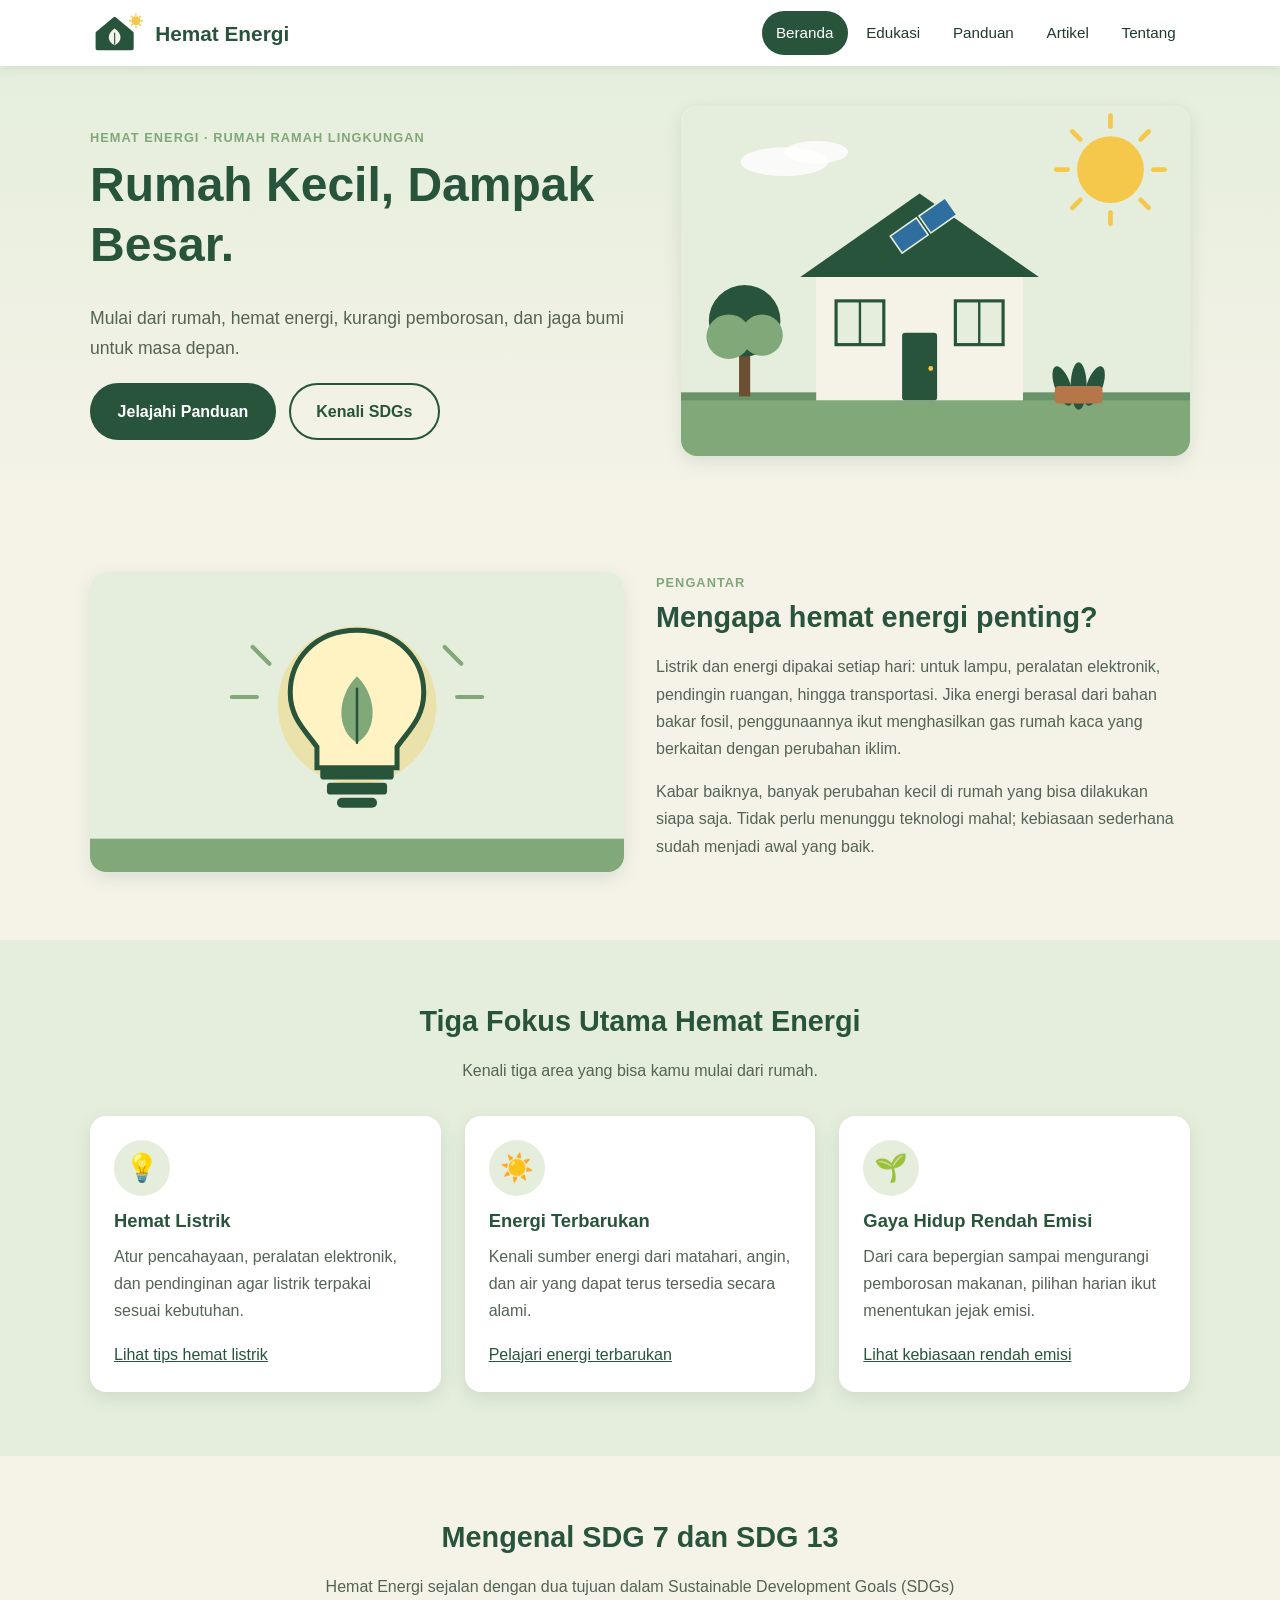
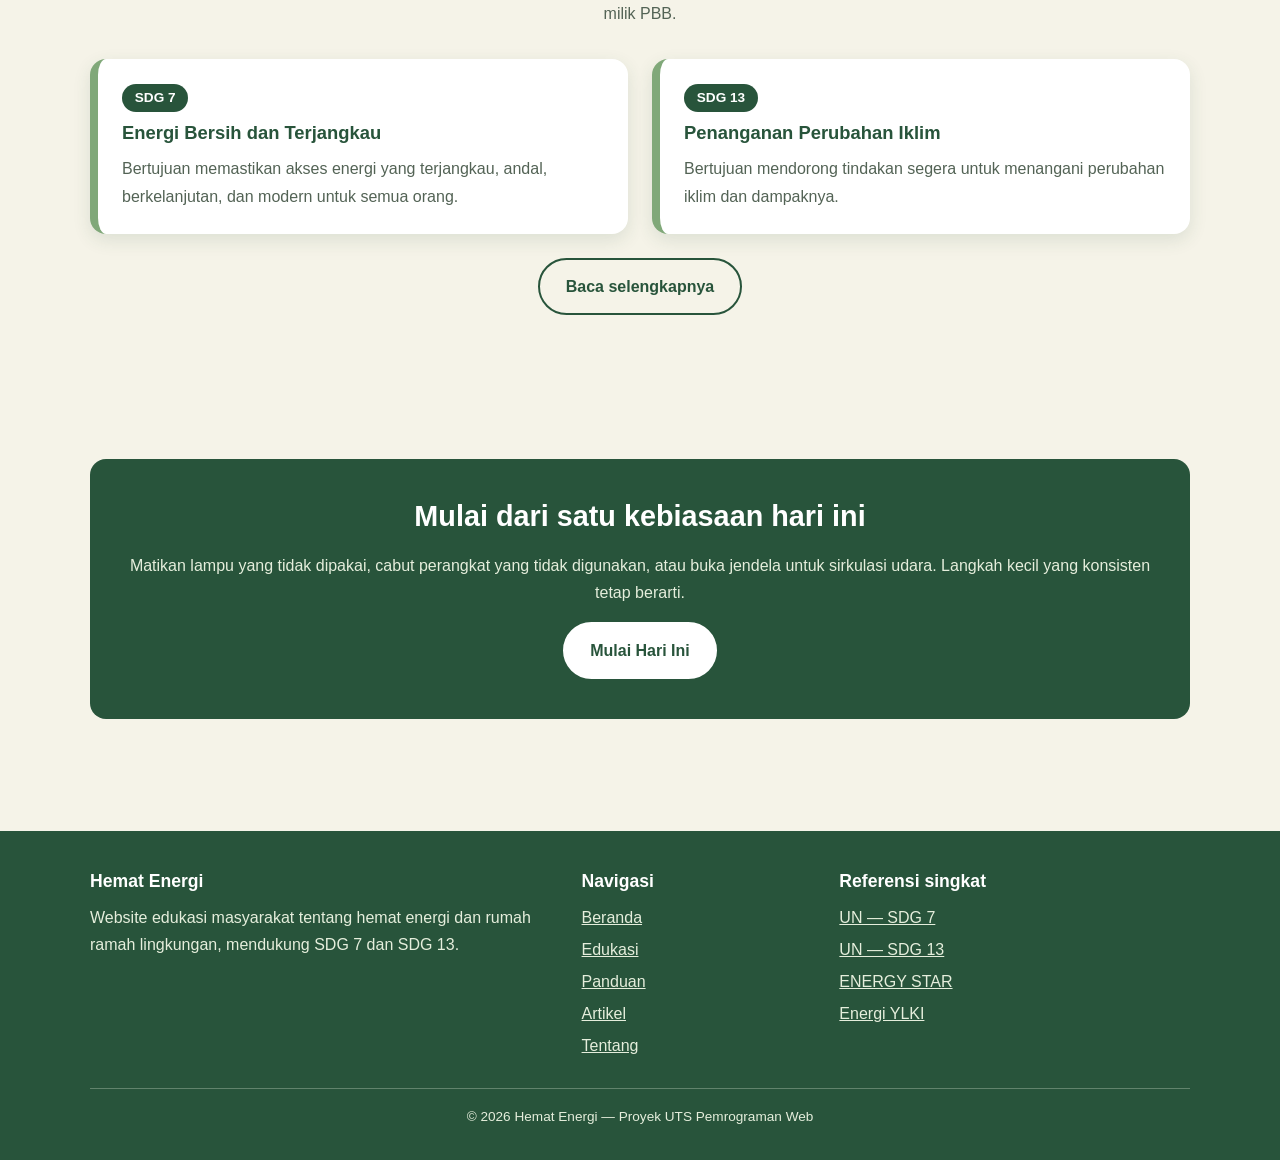
==== index.html @ 0019b397 "Add files via upload" ====
<!DOCTYPE html>
<html lang="id">
<head>
  <meta charset="UTF-8">
  <meta name="viewport" content="width=device-width, initial-scale=1.0">
  <meta name="description" content="Hemat Energi - website edukasi hemat energi dan rumah ramah lingkungan (SDG 7 dan SDG 13).">
  <title>Hemat Energi — Rumah Ramah Lingkungan</title>
  <link rel="icon" href="images/favicon.svg" type="image/svg+xml">
  <link rel="stylesheet" href="css/style.css">
</head>
<body>
  <a class="skip-link" href="#konten">Lewati ke konten utama</a>

  <header class="site-header">
    <div class="container header-inner">
      <a class="brand" href="index.html"><img src="images/logo.svg" alt="" width="56" height="40"><span>Hemat Energi</span></a>
      <nav aria-label="Navigasi utama">
        <ul class="nav-list">
          <li><a class="nav-link active" href="index.html" aria-current="page">Beranda</a></li>
          <li><a class="nav-link" href="edukasi.html">Edukasi</a></li>
          <li><a class="nav-link" href="panduan.html">Panduan</a></li>
          <li><a class="nav-link" href="artikel.html">Artikel</a></li>
          <li><a class="nav-link" href="tentang.html">Tentang</a></li>
        </ul>
      </nav>
    </div>
  </header>

  <main id="konten">
    <section class="hero">
      <div class="container hero-grid">
        <div>
          <span class="eyebrow">Hemat Energi · Rumah Ramah Lingkungan</span>
          <h1>Rumah Kecil, Dampak Besar.</h1>
          <p class="lead">Mulai dari rumah, hemat energi, kurangi pemborosan, dan jaga bumi untuk masa depan.</p>
          <div class="btn-row">
            <a class="btn btn-primary" href="panduan.html">Jelajahi Panduan</a>
            <a class="btn btn-outline" href="edukasi.html">Kenali SDGs</a>
          </div>
        </div>
        <img class="hero-img" src="images/hero-house.svg" alt="Ilustrasi rumah ramah lingkungan dengan panel surya di atap, pohon, tanaman, dan matahari" width="640" height="440">
      </div>
    </section>

    <section class="section">
      <div class="container split">
        <img src="images/energy-saving.svg" alt="Ilustrasi lampu hemat energi dengan daun hijau di dalamnya" width="640" height="360" loading="lazy">
        <div>
          <span class="eyebrow">Pengantar</span>
          <h2>Mengapa hemat energi penting?</h2>
          <p>Listrik dan energi dipakai setiap hari: untuk lampu, peralatan elektronik, pendingin ruangan, hingga transportasi. Jika energi berasal dari bahan bakar fosil, penggunaannya ikut menghasilkan gas rumah kaca yang berkaitan dengan perubahan iklim.</p>
          <p>Kabar baiknya, banyak perubahan kecil di rumah yang bisa dilakukan siapa saja. Tidak perlu menunggu teknologi mahal; kebiasaan sederhana sudah menjadi awal yang baik.</p>
        </div>
      </div>
    </section>

    <section class="section section-alt">
      <div class="container">
        <div class="section-title">
          <h2>Tiga Fokus Utama Hemat Energi</h2>
          <p>Kenali tiga area yang bisa kamu mulai dari rumah.</p>
        </div>
        <div class="grid grid-3">
          <article class="card">
            <div class="card-icon" aria-hidden="true">💡</div>
            <h3>Hemat Listrik</h3>
            <p>Atur pencahayaan, peralatan elektronik, dan pendinginan agar listrik terpakai sesuai kebutuhan.</p>
            <a href="panduan.html">Lihat tips hemat listrik</a>
          </article>
          <article class="card">
            <div class="card-icon" aria-hidden="true">☀️</div>
            <h3>Energi Terbarukan</h3>
            <p>Kenali sumber energi dari matahari, angin, dan air yang dapat terus tersedia secara alami.</p>
            <a href="edukasi.html#energi-terbarukan">Pelajari energi terbarukan</a>
          </article>
          <article class="card">
            <div class="card-icon" aria-hidden="true">🌱</div>
            <h3>Gaya Hidup Rendah Emisi</h3>
            <p>Dari cara bepergian sampai mengurangi pemborosan makanan, pilihan harian ikut menentukan jejak emisi.</p>
            <a href="panduan.html#rendah-emisi">Lihat kebiasaan rendah emisi</a>
          </article>
        </div>
      </div>
    </section>

    <section class="section">
      <div class="container">
        <div class="section-title">
          <h2>Mengenal SDG 7 dan SDG 13</h2>
          <p>Hemat Energi sejalan dengan dua tujuan dalam Sustainable Development Goals (SDGs) milik PBB.</p>
        </div>
        <div class="grid grid-2">
          <article class="card sdg-card">
            <span class="sdg-number">SDG 7</span>
            <h3>Energi Bersih dan Terjangkau</h3>
            <p>Bertujuan memastikan akses energi yang terjangkau, andal, berkelanjutan, dan modern untuk semua orang.</p>
          </article>
          <article class="card sdg-card">
            <span class="sdg-number">SDG 13</span>
            <h3>Penanganan Perubahan Iklim</h3>
            <p>Bertujuan mendorong tindakan segera untuk menangani perubahan iklim dan dampaknya.</p>
          </article>
        </div>
        <p style="text-align:center; margin-top:1.5rem;"><a class="btn btn-outline" href="edukasi.html#sdgs">Baca selengkapnya</a></p>
      </div>
    </section>

    <section class="section">
      <div class="container">
        <div class="cta">
          <h2>Mulai dari satu kebiasaan hari ini</h2>
          <p>Matikan lampu yang tidak dipakai, cabut perangkat yang tidak digunakan, atau buka jendela untuk sirkulasi udara. Langkah kecil yang konsisten tetap berarti.</p>
          <a class="btn btn-primary" style="background:var(--white); color:var(--green-dark); border-color:var(--white);" href="panduan.html#mulai-hari-ini">Mulai Hari Ini</a>
        </div>
      </div>
    </section>
  </main>

  <footer class="site-footer">
    <div class="container">
      <div class="footer-grid">
        <div>
          <h2>Hemat Energi</h2>
          <p>Website edukasi masyarakat tentang hemat energi dan rumah ramah lingkungan, mendukung SDG 7 dan SDG 13.</p>
        </div>
        <nav aria-label="Navigasi footer">
          <h2>Navigasi</h2>
          <ul class="footer-links">
            <li><a href="index.html">Beranda</a></li>
            <li><a href="edukasi.html">Edukasi</a></li>
            <li><a href="panduan.html">Panduan</a></li>
            <li><a href="artikel.html">Artikel</a></li>
            <li><a href="tentang.html">Tentang</a></li>
          </ul>
        </nav>
        <div>
          <h2>Referensi singkat</h2>
          <ul class="footer-links">
            <li><a href="https://sdgs.un.org/goals/goal7" target="_blank" rel="noopener">UN — SDG 7</a></li>
            <li><a href="https://sdgs.un.org/goals/goal13" target="_blank" rel="noopener">UN — SDG 13</a></li>
            <li><a href="https://www.energystar.gov/saveathome" target="_blank" rel="noopener">ENERGY STAR</a></li>
            <li><a href="https://energi.ylki.or.id/" target="_blank" rel="noopener">Energi YLKI</a></li>
          </ul>
        </div>
      </div>
      <p class="footer-bottom">© 2026 Hemat Energi — Proyek UTS Pemrograman Web</p>
    </div>
  </footer>
</body>
</html>
---- css/style.css ----
/* ==========================================================
   Hemat Energi - style.css
   Pendekatan mobile-first: gaya dasar untuk layar kecil,
   lalu diperluas dengan media query min-width.
   ========================================================== */

/* 1. CSS VARIABLES: nilai desain yang dipakai berulang */
:root {
  --green-dark: #28543B;
  --green-leaf: #80A879;
  --green-light: #E5EEDC;
  --cream: #F5F3E8;
  --white: #FFFFFF;
  --text: #536355;
  --text-strong: #1F3A2A;
  --radius: 16px;
  --shadow: 0 6px 18px rgba(40, 84, 59, 0.12);
  --shadow-hover: 0 10px 24px rgba(40, 84, 59, 0.2);
  --font: "Poppins", Arial, Helvetica, sans-serif;
  --space: 1.25rem;
}

/* 2. RESET SEDERHANA */
*, *::before, *::after { box-sizing: border-box; }
html { scroll-behavior: smooth; }
body {
  margin: 0;
  font-family: var(--font);
  font-size: 1rem;
  line-height: 1.7;
  color: var(--text);
  background: var(--cream);
}
img { max-width: 100%; height: auto; display: block; }
h1, h2, h3 { color: var(--green-dark); line-height: 1.25; margin: 0 0 0.6em; }
h1 { font-size: 1.9rem; }
h2 { font-size: 1.5rem; }
h3 { font-size: 1.15rem; }
p { margin: 0 0 1em; }
a { color: var(--green-dark); }
ul { padding-left: 1.2rem; }

/* Fokus keyboard yang jelas */
a:focus-visible, button:focus-visible, summary:focus-visible, input:focus-visible {
  outline: 3px solid var(--green-dark);
  outline-offset: 3px;
  border-radius: 6px;
}

/* 3. LAYOUT UMUM */
.container { width: 100%; max-width: 1140px; margin: 0 auto; padding: 0 var(--space); }
.section { padding: 3rem 0; }
.section-alt { background: var(--green-light); }
.section-title { text-align: center; margin-bottom: 2rem; }
.section-title p { max-width: 640px; margin: 0 auto; }
.eyebrow {
  display: inline-block; font-size: 0.8rem; font-weight: 700; letter-spacing: 0.08em;
  text-transform: uppercase; color: var(--green-leaf); margin-bottom: 0.4rem;
}
.skip-link {
  position: absolute; left: -999px; top: 0; background: var(--green-dark);
  color: var(--white); padding: 0.6rem 1rem; z-index: 100;
}
.skip-link:focus { left: 0; }

/* 4. HEADER & NAVIGASI (Flexbox) */
.site-header {
  background: var(--white); position: sticky; top: 0; z-index: 50;
  box-shadow: 0 2px 10px rgba(40, 84, 59, 0.1);
}
.header-inner {
  display: flex; flex-direction: column; align-items: center; gap: 0.5rem; padding-top: 0.7rem; padding-bottom: 0.7rem;
}
.brand img { width: auto; height: 40px; }
.brand {
  display: flex; align-items: center; gap: 0.6rem; text-decoration: none;
  font-weight: 700; font-size: 1.3rem; color: var(--green-dark);
}
.nav-list {
  list-style: none; margin: 0; padding: 0;
  display: flex; flex-wrap: wrap; justify-content: center; gap: 0.25rem;
}
.nav-link {
  display: block; padding: 0.55rem 0.9rem; min-height: 44px; line-height: 1.7;
  text-decoration: none; font-weight: 500; font-size: 0.95rem;
  color: var(--text-strong); border-radius: 999px; transition: background 0.2s, color 0.2s;
}
.nav-link:hover { background: var(--green-light); }
.nav-link.active { background: var(--green-dark); color: var(--white); }

/* 5. TOMBOL */
.btn {
  display: inline-block; padding: 0.8rem 1.6rem; min-height: 44px;
  border-radius: 999px; font-weight: 600; text-decoration: none;
  border: 2px solid var(--green-dark); transition: transform 0.2s, background 0.2s, color 0.2s, box-shadow 0.2s;
}
.btn-primary { background: var(--green-dark); color: var(--white); }
.btn-primary:hover { background: #1d3f2c; transform: translateY(-2px); box-shadow: var(--shadow-hover); }
.btn-outline { background: transparent; color: var(--green-dark); }
.btn-outline:hover { background: var(--green-dark); color: var(--white); transform: translateY(-2px); }
.btn-row { display: flex; flex-wrap: wrap; gap: 0.8rem; margin-top: 1.2rem; }

/* 6. HERO (Grid) */
.hero { background: linear-gradient(180deg, var(--green-light), var(--cream)); padding: 2.5rem 0 3rem; }
.hero-grid { display: grid; grid-template-columns: 1fr; gap: 2rem; align-items: center; }
.hero h1 { font-size: 2.2rem; }
.hero p.lead { font-size: 1.1rem; }
.hero-img { border-radius: var(--radius); box-shadow: var(--shadow); background: var(--white); }

/* Banner judul halaman dalam */
.page-banner { background: var(--green-dark); color: var(--white); padding: 2.5rem 0; text-align: center; }
.page-banner h1 { color: var(--white); margin-bottom: 0.4rem; }
.page-banner p { margin: 0 auto; max-width: 640px; color: var(--green-light); }

/* 7. KARTU (Grid) */
.grid { display: grid; gap: 1.5rem; grid-template-columns: 1fr; }
.card {
  background: var(--white); border-radius: var(--radius); padding: 1.5rem;
  box-shadow: var(--shadow); transition: transform 0.25s, box-shadow 0.25s;
}
.card:hover { transform: translateY(-4px); box-shadow: var(--shadow-hover); }
.card-icon {
  display: inline-flex; align-items: center; justify-content: center;
  width: 56px; height: 56px; font-size: 1.7rem; border-radius: 50%;
  background: var(--green-light); margin-bottom: 0.8rem;
}
.card img { border-radius: 12px; margin-bottom: 1rem; width: 100%; }
.card p:last-child { margin-bottom: 0; }

/* Kartu SDG */
.sdg-card { border-left: 8px solid var(--green-leaf); }
.sdg-number {
  display: inline-block; background: var(--green-dark); color: var(--white);
  font-weight: 700; padding: 0.15rem 0.8rem; border-radius: 999px; font-size: 0.85rem; margin-bottom: 0.6rem;
}

/* Pengantar 2 kolom */
.split { display: grid; grid-template-columns: 1fr; gap: 2rem; align-items: center; }
.split img { border-radius: var(--radius); box-shadow: var(--shadow); background: var(--white); }

/* Ajakan bertindak */
.cta {
  background: var(--green-dark); color: var(--green-light); text-align: center;
  border-radius: var(--radius); padding: 2.5rem 1.5rem;
}
.cta h2 { color: var(--white); }

/* 8. HALAMAN PANDUAN */
.tip-group { margin-bottom: 2.5rem; }
.tip-group h2 { display: flex; align-items: center; gap: 0.6rem; }
.tip-card h3 { margin-bottom: 0.3rem; }

.checklist { list-style: none; padding: 0; margin: 0; }
.checklist li { margin-bottom: 0.4rem; }
.checklist label {
  display: flex; align-items: flex-start; gap: 0.8rem; background: var(--white);
  padding: 0.9rem 1rem; border-radius: 12px; box-shadow: var(--shadow); cursor: pointer; min-height: 44px;
}
.checklist input { width: 22px; height: 22px; margin-top: 0.2rem; accent-color: var(--green-dark); flex-shrink: 0; }
.checklist input:checked + span { text-decoration: line-through; color: var(--green-leaf); }
.note {
  background: var(--green-light); border-left: 6px solid var(--green-leaf);
  padding: 0.8rem 1rem; border-radius: 8px; font-size: 0.92rem; margin-top: 1rem;
}

/* 9. HALAMAN ARTIKEL */
.toc { display: flex; flex-wrap: wrap; gap: 0.6rem; justify-content: center; margin-bottom: 2rem; padding: 0; list-style: none; }
.toc a {
  display: block; padding: 0.5rem 1rem; background: var(--white); border-radius: 999px;
  text-decoration: none; box-shadow: var(--shadow); font-size: 0.92rem; transition: background 0.2s;
}
.toc a:hover { background: var(--green-light); }
.article {
  background: var(--white); border-radius: var(--radius); box-shadow: var(--shadow);
  padding: 1.5rem; margin-bottom: 2rem; scroll-margin-top: 150px;
}
.article img { border-radius: 12px; margin-bottom: 1rem; width: 100%; max-height: 320px; object-fit: contain; background: var(--green-light); }
.article .summary { font-weight: 500; color: var(--text-strong); border-left: 5px solid var(--green-leaf); padding-left: 1rem; }
.article .source { font-size: 0.9rem; border-top: 1px dashed var(--green-leaf); padding-top: 0.8rem; margin-top: 1.2rem; }

/* FAQ dengan details/summary */
details {
  background: var(--white); border-radius: 12px; box-shadow: var(--shadow);
  margin-bottom: 0.8rem; padding: 0 1.2rem;
}
summary { cursor: pointer; font-weight: 600; color: var(--green-dark); padding: 1rem 0; min-height: 44px; }
details[open] summary { border-bottom: 1px solid var(--green-light); margin-bottom: 0.8rem; }

/* 10. HALAMAN TENTANG */
.member-card { text-align: center; }
.avatar {
  width: 72px; height: 72px; border-radius: 50%; background: var(--green-light);
  display: flex; align-items: center; justify-content: center; font-size: 2rem; margin: 0 auto 0.8rem;
}
.table-wrap { overflow-x: auto; }
table { width: 100%; border-collapse: collapse; background: var(--white); border-radius: 12px; overflow: hidden; box-shadow: var(--shadow); }
th, td { text-align: left; padding: 0.8rem 1rem; border-bottom: 1px solid var(--green-light); vertical-align: top; }
th { background: var(--green-dark); color: var(--white); }
.ref-list li { margin-bottom: 0.6rem; overflow-wrap: anywhere; }

/* 11. FOOTER */
.site-footer { background: var(--green-dark); color: var(--green-light); padding: 2.5rem 0 1.2rem; margin-top: 3rem; }
.site-footer h2 { color: var(--white); font-size: 1.1rem; }
.site-footer a { color: var(--green-light); }
.site-footer a:hover { color: var(--white); }
.footer-grid { display: grid; grid-template-columns: 1fr; gap: 1.5rem; }
.footer-links { list-style: none; padding: 0; margin: 0; }
.footer-links li { margin-bottom: 0.3rem; }
.footer-bottom { border-top: 1px solid rgba(229, 238, 220, 0.3); margin-top: 1.5rem; padding-top: 1rem; font-size: 0.85rem; text-align: center; }
.site-footer .container > .footer-grid a { overflow-wrap: anywhere; }

/* ==========================================================
   MEDIA QUERIES
   ========================================================== */

/* Tablet (>= 768px) */
@media (min-width: 768px) {
  h1 { font-size: 2.3rem; }
  h2 { font-size: 1.8rem; }
  .header-inner { flex-direction: row; justify-content: space-between; }
  .grid-2 { grid-template-columns: repeat(2, 1fr); }
  .grid-3 { grid-template-columns: repeat(2, 1fr); }
  .grid-4 { grid-template-columns: repeat(2, 1fr); }
  .split { grid-template-columns: 1fr 1fr; }
  .footer-grid { grid-template-columns: repeat(2, 1fr); }
  .article { padding: 2rem; }
  .hero h1 { font-size: 2.6rem; }
}

/* Desktop (>= 1024px) */
@media (min-width: 1024px) {
  .hero-grid { grid-template-columns: 1.1fr 1fr; }
  .hero h1 { font-size: 3rem; }
  .grid-3 { grid-template-columns: repeat(3, 1fr); }
  .grid-4 { grid-template-columns: repeat(4, 1fr); }
  .footer-grid { grid-template-columns: 2fr 1fr 1.5fr; }
  .section { padding: 4rem 0; }
}

/* Layar sangat kecil (<= 380px) */
@media (max-width: 380px) {
  .hero h1 { font-size: 1.9rem; }
  .nav-link { padding: 0.5rem 0.7rem; font-size: 0.9rem; }
}

/* ==========================================================
   TRANSISI & ANIMASI HALUS (CSS murni, tanpa JavaScript)
   ========================================================== */

/* Keyframes dasar: muncul sambil naik sedikit */
@keyframes fade-in {
  from { opacity: 0; }
  to   { opacity: 1; }
}
/* Memakai properti `translate` dan `scale` (bukan `transform`) agar tidak
   menimpa efek hover kartu yang memakai `transform`. */
@keyframes fade-up {
  from { opacity: 0; translate: 0 24px; }
  to   { opacity: 1; translate: 0 0; }
}
@keyframes fade-scale {
  from { opacity: 0; scale: 0.96; }
  to   { opacity: 1; scale: 1; }
}

/* Halaman muncul perlahan saat dibuka */
body { animation: fade-in 0.5s ease-out both; }

/* Hero: elemen muncul berurutan */
.hero .eyebrow,
.hero h1,
.hero p.lead,
.hero .btn-row,
.page-banner h1,
.page-banner p { animation: fade-up 0.7s ease-out both; }
.hero .eyebrow { animation-delay: 0.05s; }
.hero h1, .page-banner h1 { animation-delay: 0.15s; }
.hero p.lead, .page-banner p { animation-delay: 0.3s; }
.hero .btn-row { animation-delay: 0.45s; }
.hero-img { animation: fade-scale 0.9s ease-out 0.3s both; }

/* Transisi pada elemen interaktif */
.nav-link { transition: background 0.3s ease, color 0.3s ease, transform 0.2s ease; }
.nav-link:hover { transform: translateY(-1px); }
.brand img { transition: transform 0.4s ease; }
.brand:hover img { transform: rotate(-8deg) scale(1.08); }
.card-icon { transition: transform 0.3s ease, background 0.3s ease; }
.card:hover .card-icon { transform: scale(1.1) rotate(-4deg); background: var(--green-leaf); }
.card img, .split img, .article img { transition: transform 0.5s ease; }
.card:hover img { transform: scale(1.03); }
.toc a { transition: background 0.25s ease, transform 0.25s ease; }
.toc a:hover { transform: translateY(-2px); }
.checklist label { transition: background 0.25s ease, transform 0.2s ease; }
.checklist label:hover { background: var(--green-light); transform: translateX(4px); }
.checklist span { transition: color 0.3s ease; }
.site-footer a { transition: color 0.2s ease; }
.btn:active { transform: translateY(0) scale(0.98); }

/* FAQ: tanda panah berputar saat dibuka */
summary { list-style: none; display: flex; justify-content: space-between; align-items: center; gap: 1rem; }
summary::-webkit-details-marker { display: none; }
summary::after {
  content: "+"; font-size: 1.4rem; line-height: 1; color: var(--green-leaf);
  transition: transform 0.3s ease;
}
details[open] summary::after { transform: rotate(45deg); }

/* FAQ: isi membuka dengan halus (browser yang mendukung; lainnya tetap berfungsi biasa) */
@supports (interpolate-size: allow-keywords) {
  details { interpolate-size: allow-keywords; }
  details::details-content {
    block-size: 0; overflow: clip; opacity: 0;
    transition: block-size 0.35s ease, opacity 0.35s ease, content-visibility 0.35s allow-discrete;
  }
  details[open]::details-content { block-size: auto; opacity: 1; }
}

/* Konten muncul saat di-scroll (browser yang mendukung scroll-driven animation) */
@supports (animation-timeline: view()) {
  .section-title,
  .card,
  .article,
  .split > *,
  .cta,
  .checklist li,
  .tip-group > h2 {
    animation: fade-up linear both;
    animation-timeline: view();
    animation-range: entry 0% entry 35%;
  }
  /* Elemen di bagian atas halaman yang sudah terlihat tetap tampil normal */
  .hero .card, .page-banner .card { animation: none; }
}

/* Hormati preferensi pengurangan animasi */
@media (prefers-reduced-motion: reduce) {
  *, *::before, *::after {
    transition: none !important;
    animation: none !important;
    scroll-behavior: auto !important;
  }
}
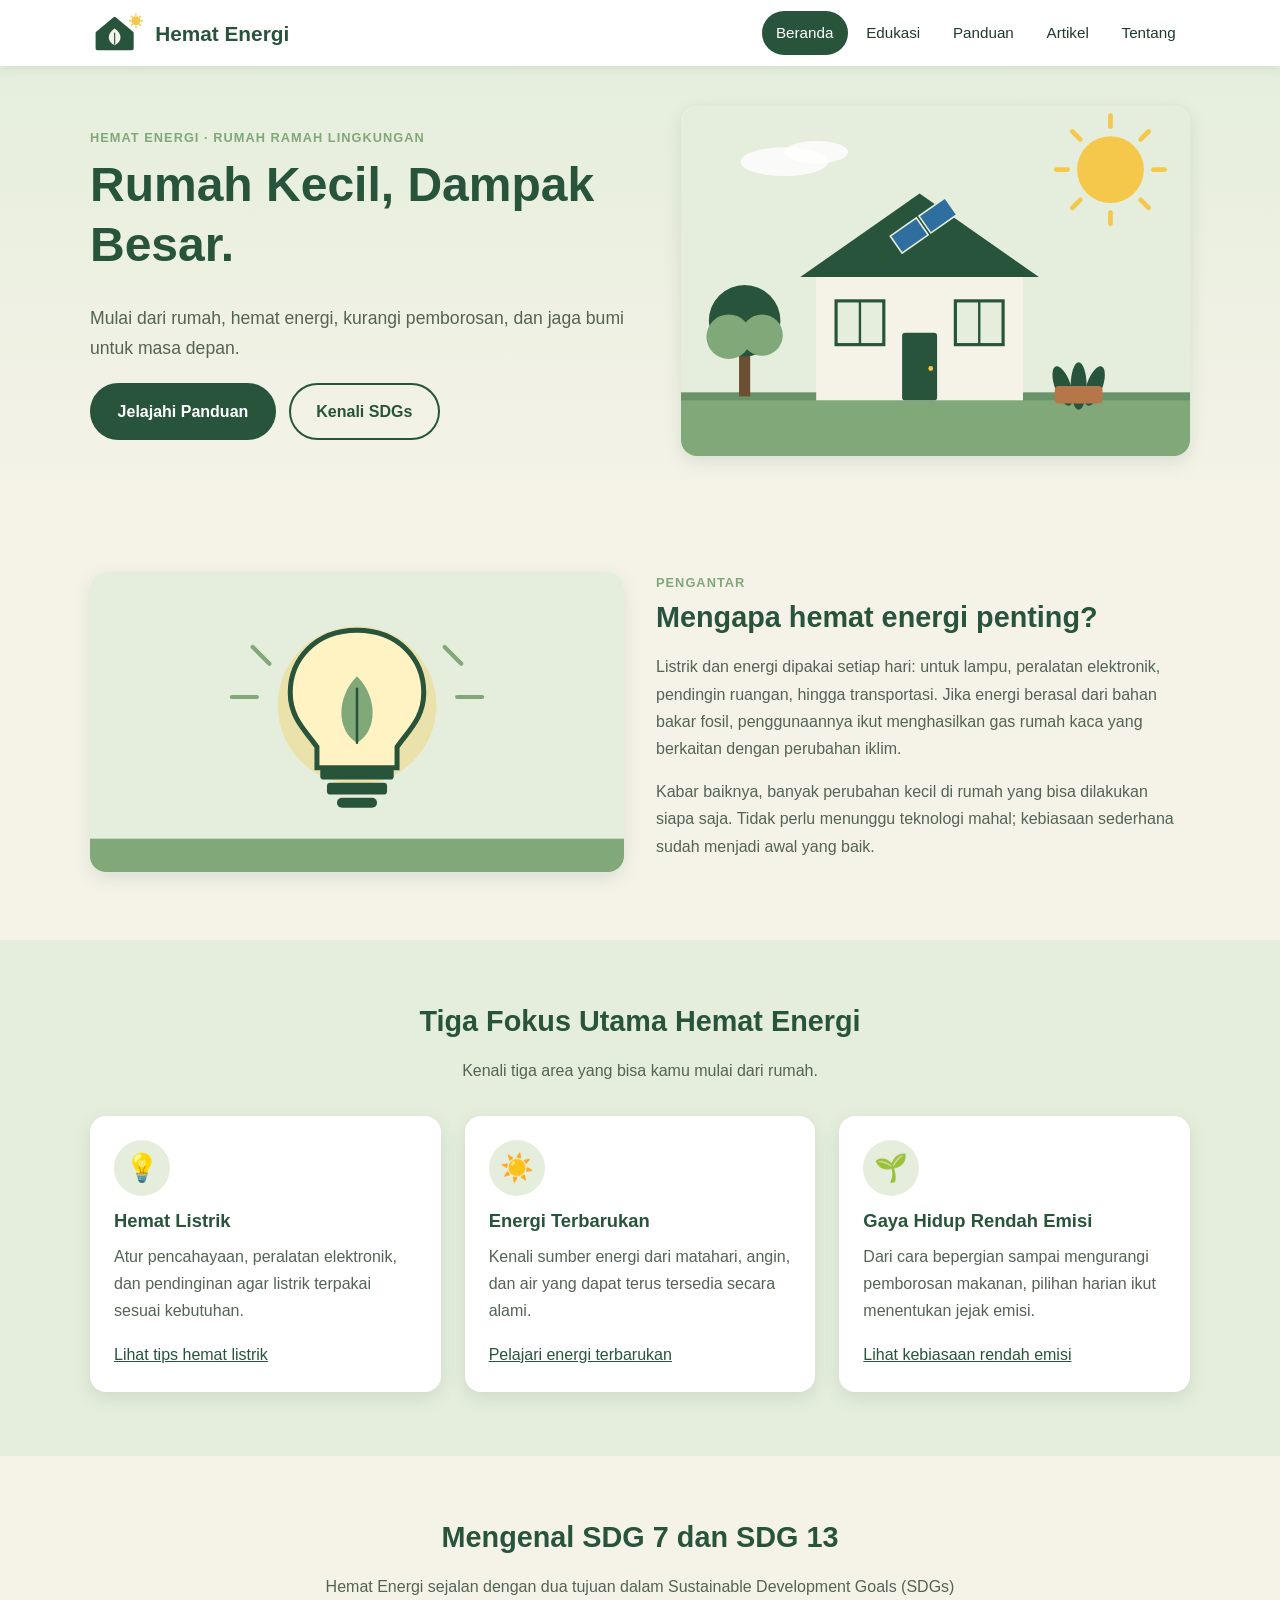
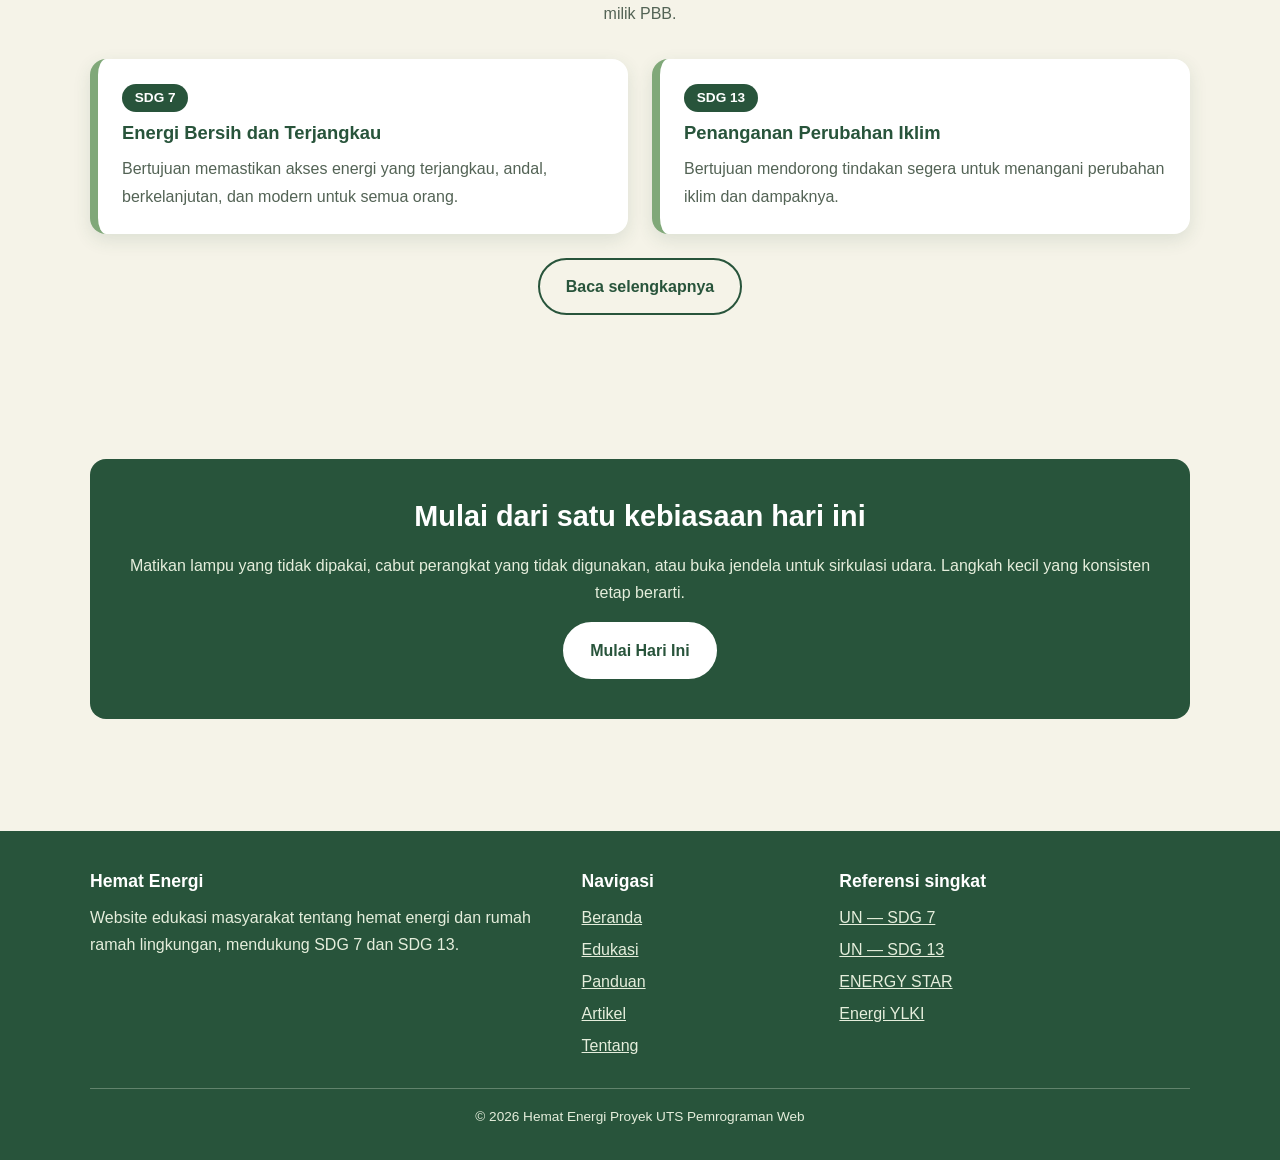
==== commit a9f8bd72: "index.html" ====
--- a/index.html
+++ b/index.html
@@ -4,7 +4,7 @@
   <meta charset="UTF-8">
   <meta name="viewport" content="width=device-width, initial-scale=1.0">
   <meta name="description" content="Hemat Energi - website edukasi hemat energi dan rumah ramah lingkungan (SDG 7 dan SDG 13).">
-  <title>Hemat Energi — Rumah Ramah Lingkungan</title>
+  <title>Hemat Energi Rumah Ramah Lingkungan</title>
   <link rel="icon" href="images/favicon.svg" type="image/svg+xml">
   <link rel="stylesheet" href="css/style.css">
 </head>
@@ -143,7 +143,7 @@
           </ul>
         </div>
       </div>
-      <p class="footer-bottom">© 2026 Hemat Energi — Proyek UTS Pemrograman Web</p>
+      <p class="footer-bottom">© 2026 Hemat Energi Proyek UTS Pemrograman Web</p>
     </div>
   </footer>
 </body>
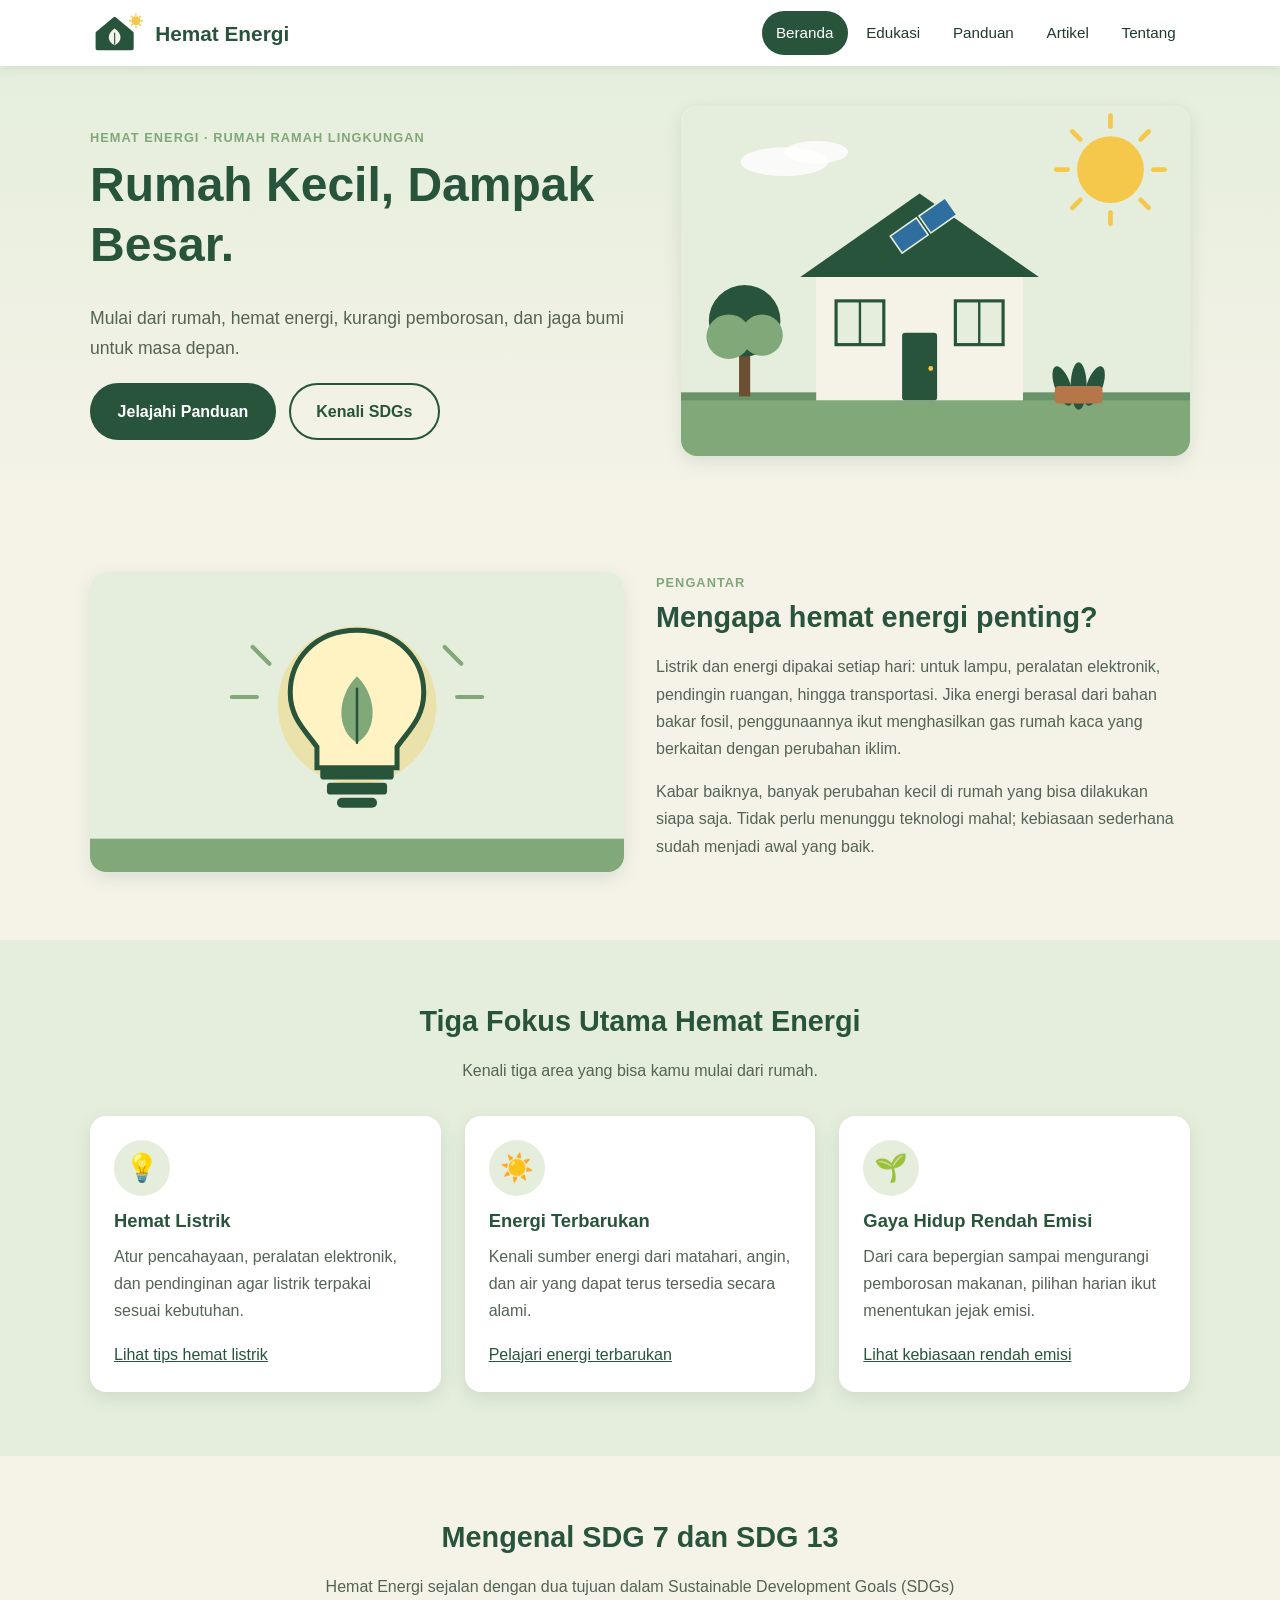
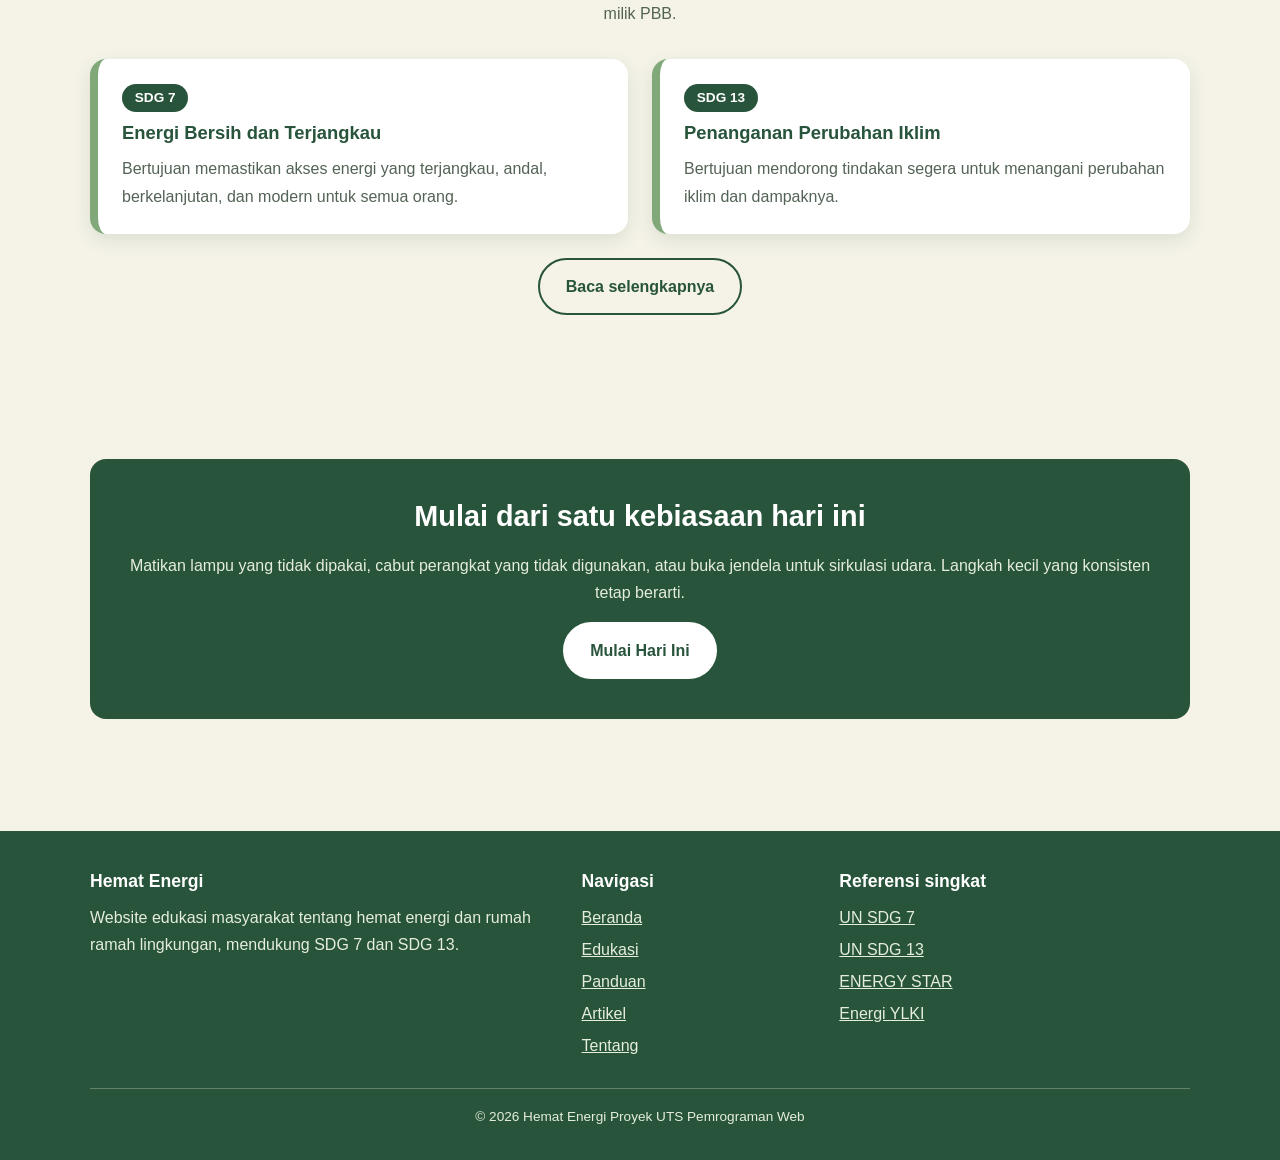
==== commit 6b9f6d8b: "index.html" ====
--- a/index.html
+++ b/index.html
@@ -136,8 +136,8 @@
         <div>
           <h2>Referensi singkat</h2>
           <ul class="footer-links">
-            <li><a href="https://sdgs.un.org/goals/goal7" target="_blank" rel="noopener">UN — SDG 7</a></li>
-            <li><a href="https://sdgs.un.org/goals/goal13" target="_blank" rel="noopener">UN — SDG 13</a></li>
+            <li><a href="https://sdgs.un.org/goals/goal7" target="_blank" rel="noopener">UN SDG 7</a></li>
+            <li><a href="https://sdgs.un.org/goals/goal13" target="_blank" rel="noopener">UN SDG 13</a></li>
             <li><a href="https://www.energystar.gov/saveathome" target="_blank" rel="noopener">ENERGY STAR</a></li>
             <li><a href="https://energi.ylki.or.id/" target="_blank" rel="noopener">Energi YLKI</a></li>
           </ul>
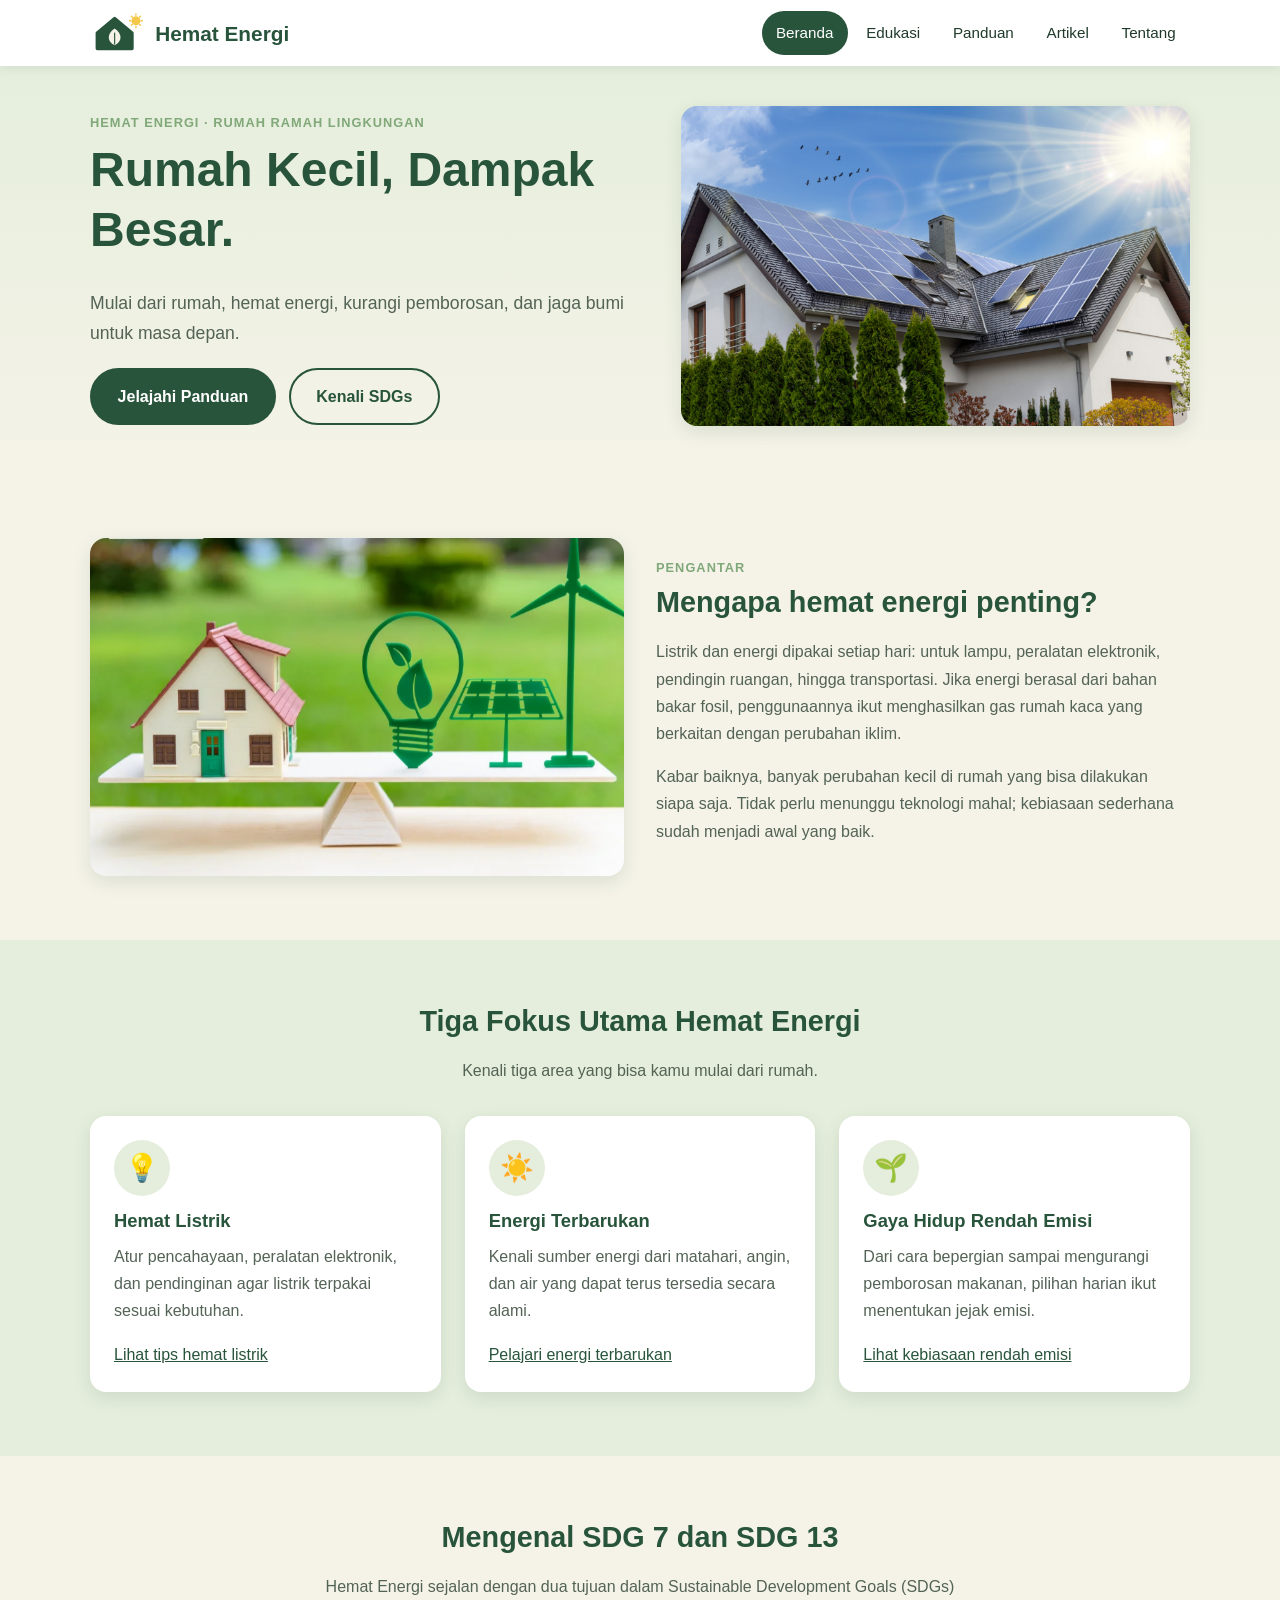
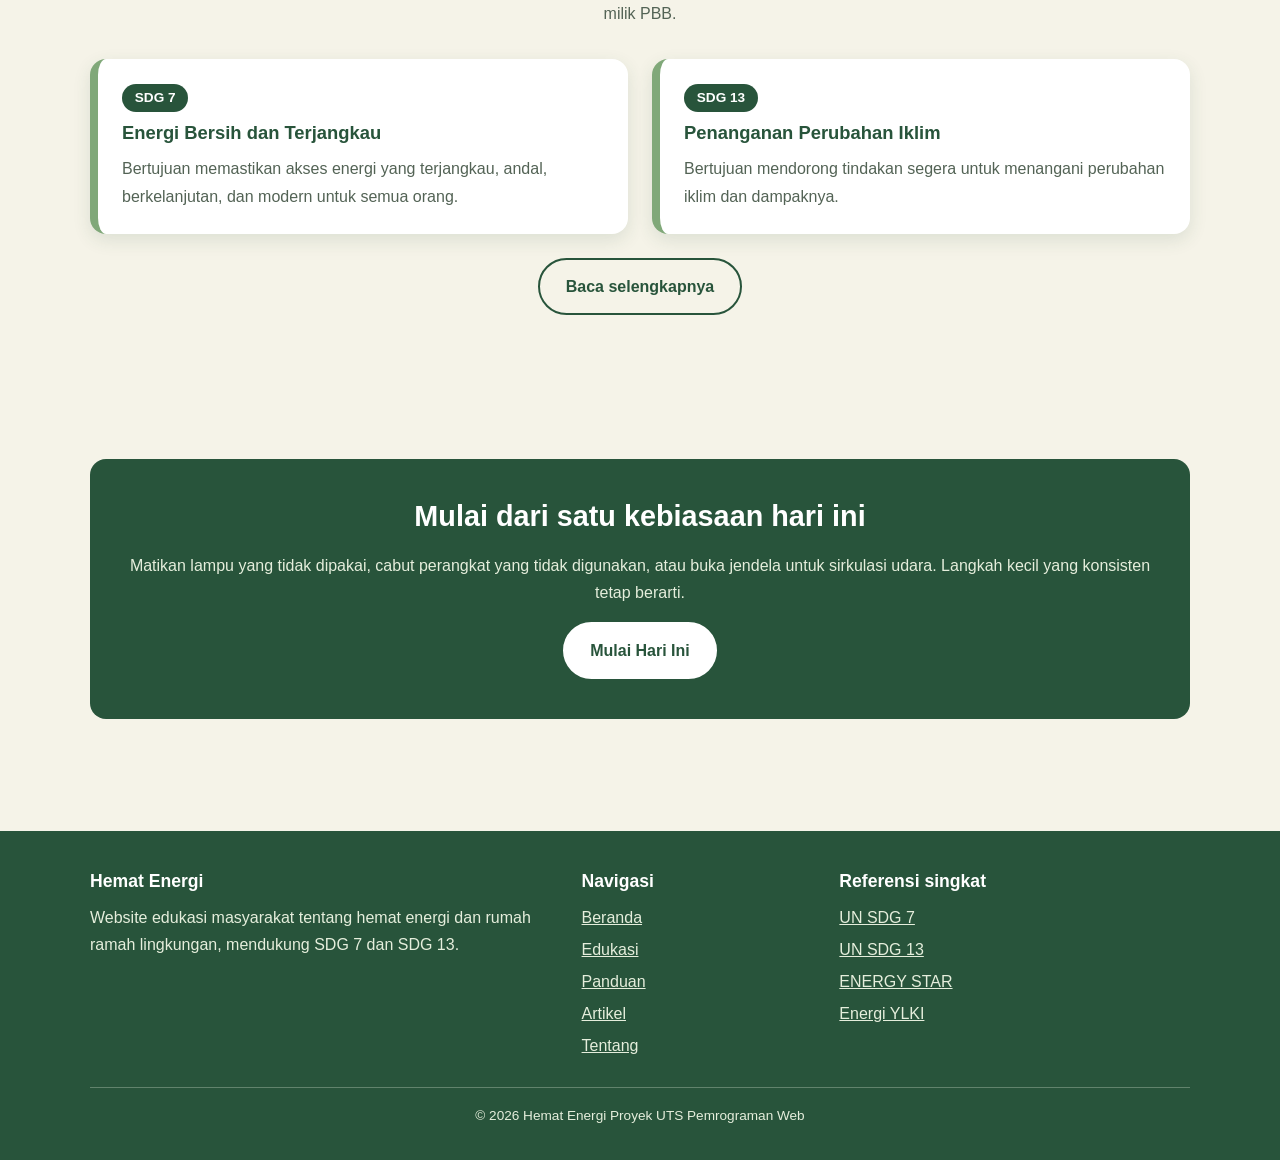
==== commit 56f4ebf2: "index.html" ====
--- a/index.html
+++ b/index.html
@@ -38,13 +38,13 @@
             <a class="btn btn-outline" href="edukasi.html">Kenali SDGs</a>
           </div>
         </div>
-        <img class="hero-img" src="images/hero-house.svg" alt="Ilustrasi rumah ramah lingkungan dengan panel surya di atap, pohon, tanaman, dan matahari" width="640" height="440">
+        <img class="hero-img" src="images/rumah-hemat-energi.png" alt="Ilustrasi rumah ramah lingkungan dengan panel surya di atap, pohon, tanaman, dan matahari" width="640" height="440">
       </div>
     </section>
 
     <section class="section">
       <div class="container split">
-        <img src="images/energy-saving.svg" alt="Ilustrasi lampu hemat energi dengan daun hijau di dalamnya" width="640" height="360" loading="lazy">
+        <img src="images/energy-saving.png" alt="Ilustrasi lampu hemat energi dengan daun hijau di dalamnya" width="640" height="360" loading="lazy">
         <div>
           <span class="eyebrow">Pengantar</span>
           <h2>Mengapa hemat energi penting?</h2>
